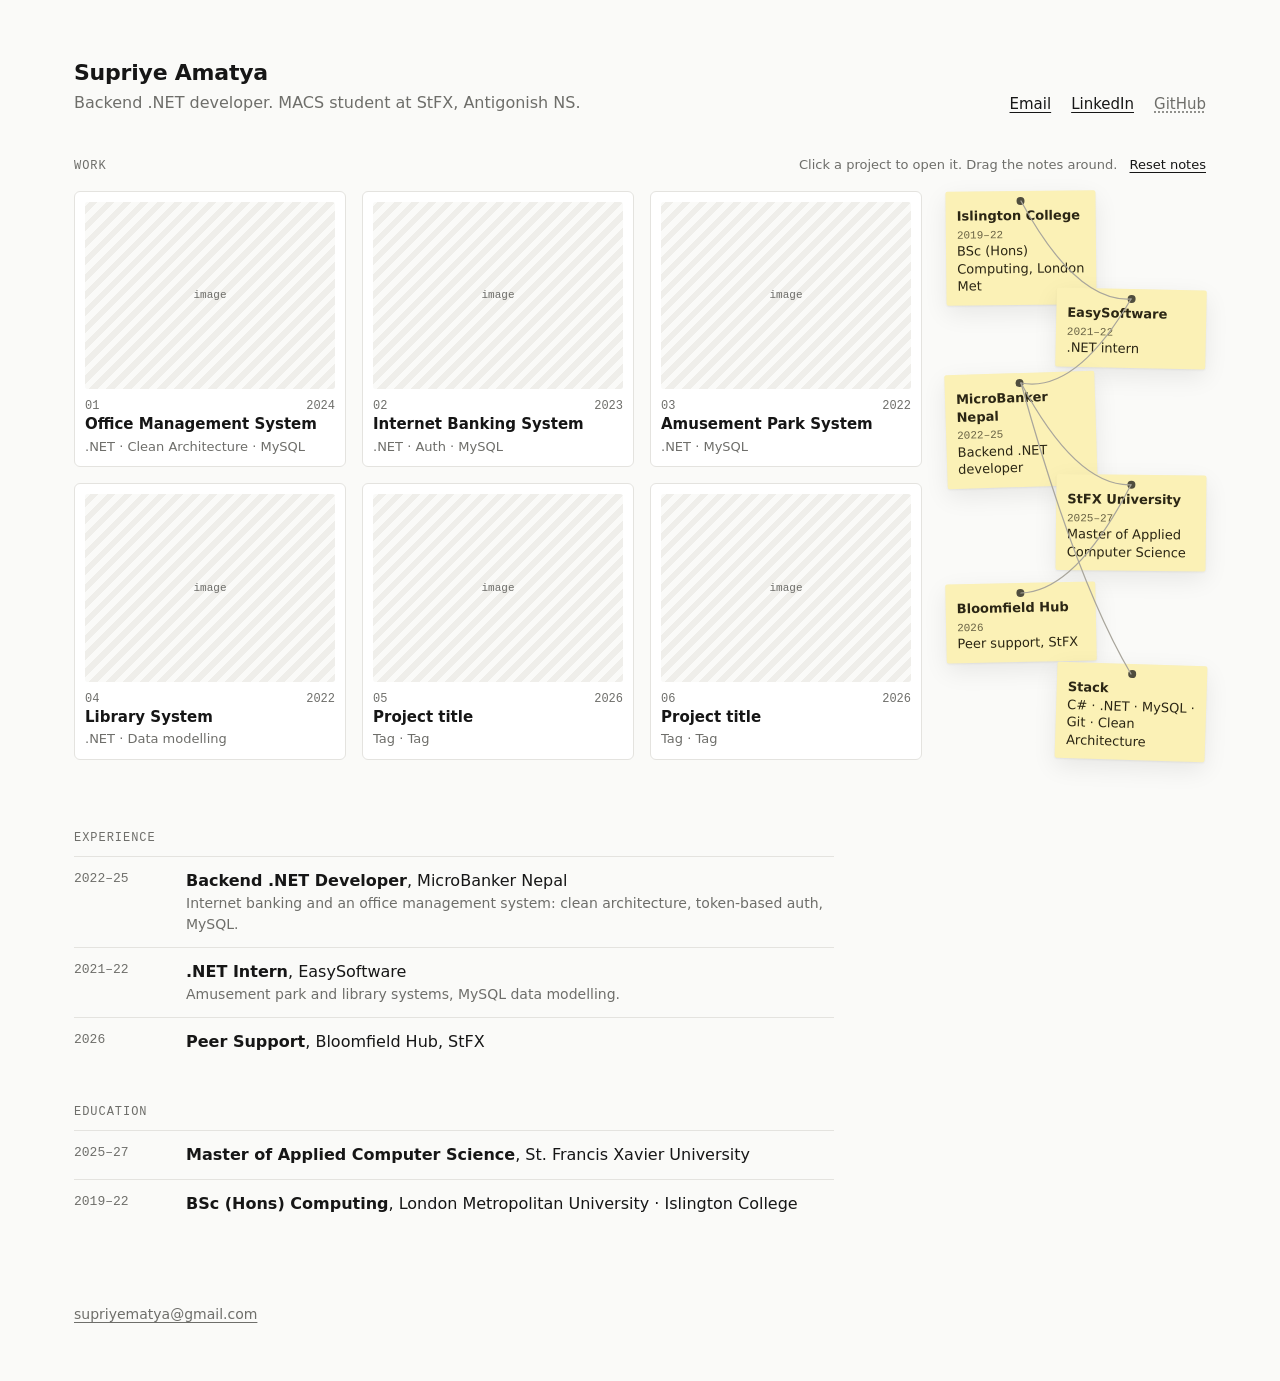
==== index.html @ 1264521f "Initial portfolio" ====
<!doctype html>
<html lang="en">
<head>
  <meta charset="utf-8">
  <meta name="viewport" content="width=device-width, initial-scale=1">
  <title>Supriye Amatya</title>
  <meta name="description" content="Supriye Amatya: backend .NET developer and Master of Applied Computer Science student at StFX.">
  <link rel="stylesheet" href="styles.css">
</head>
<body>
  <header class="top wrap">
    <div>
      <h1>Supriye Amatya</h1>
      <p class="lede">Backend .NET developer. MACS student at StFX, Antigonish NS.</p>
    </div>
    <nav class="links" aria-label="Contact">
      <a href="mailto:supriyematya@gmail.com">Email</a>
      <a href="https://www.linkedin.com/in/supriye-amatya-48868a213/" target="_blank" rel="noopener">LinkedIn</a>
      <a href="#" aria-disabled="true" title="Add your GitHub link">GitHub</a>
    </nav>
  </header>

  <main class="wrap">
    <section aria-labelledby="work-h">
      <div class="section-head">
        <h2 id="work-h">Work</h2>
        <p class="hint">Click a project to open it. Drag the notes around. <button type="button" class="text-btn" id="tidy">Reset notes</button></p>
      </div>

      <div class="board" id="board">
        <div class="lane" id="lane" aria-hidden="true"></div>
        <ol class="grid" id="grid"></ol>
        <svg class="wires" id="wires" aria-hidden="true"></svg>
        <div class="notes" id="notes" aria-label="Background notes"></div>
      </div>
    </section>

    <section class="cv" aria-labelledby="cv-h">
      <h2 id="cv-h">Experience</h2>
      <dl class="rows">
        <div><dt>2022–25</dt><dd><b>Backend .NET Developer</b>, MicroBanker Nepal<span>Internet banking and an office management system: clean architecture, token-based auth, MySQL.</span></dd></div>
        <div><dt>2021–22</dt><dd><b>.NET Intern</b>, EasySoftware<span>Amusement park and library systems, MySQL data modelling.</span></dd></div>
        <div><dt>2026</dt><dd><b>Peer Support</b>, Bloomfield Hub, StFX</dd></div>
      </dl>
      <h2>Education</h2>
      <dl class="rows">
        <div><dt>2025–27</dt><dd><b>Master of Applied Computer Science</b>, St. Francis Xavier University</dd></div>
        <div><dt>2019–22</dt><dd><b>BSc (Hons) Computing</b>, London Metropolitan University · Islington College</dd></div>
      </dl>
    </section>
  </main>

  <footer class="wrap foot">
    <a href="mailto:supriyematya@gmail.com">supriyematya@gmail.com</a>
  </footer>

  <div class="scrim" id="scrim" hidden></div>

  <script src="data.js"></script>
  <script src="script.js"></script>
</body>
</html>
---- styles.css ----
:root {
  --bg: #fafaf8;
  --surface: #ffffff;
  --ink: #161616;
  --muted: #6e6e6a;
  --line: #e4e3df;
  --hatch: #efeeea;
  --note: #fbf1b6;
  --note-ink: #2b2614;
  --wire: #a9a69c;
  --wire-hot: #161616;
  --focus: #2f6fed;
  --shadow: 0 1px 2px rgb(0 0 0 / .06), 0 8px 24px rgb(0 0 0 / .08);
  --radius: 6px;
  --sans: ui-sans-serif, system-ui, -apple-system, "Segoe UI", Roboto, "Helvetica Neue", Arial, sans-serif;
  --mono: ui-monospace, "SF Mono", "Cascadia Mono", Consolas, monospace;
  color-scheme: light;
}

@media (prefers-color-scheme: dark) {
  :root:not([data-theme="light"]) {
    --bg: #121212;
    --surface: #1b1b1b;
    --ink: #ececea;
    --muted: #9a9a95;
    --line: #2c2c2a;
    --hatch: #222220;
    --note: #3a3520;
    --note-ink: #f1e9c4;
    --wire: #5d5b54;
    --wire-hot: #ececea;
    --shadow: 0 1px 2px rgb(0 0 0 / .4), 0 8px 24px rgb(0 0 0 / .45);
    color-scheme: dark;
  }
}

* { box-sizing: border-box; }
html { -webkit-text-size-adjust: 100%; }
body {
  margin: 0;
  background: var(--bg);
  color: var(--ink);
  font: 16px/1.5 var(--sans);
  -webkit-font-smoothing: antialiased;
}
a { color: inherit; text-underline-offset: 3px; }
a:hover { text-decoration-thickness: 2px; }
:focus-visible { outline: 2px solid var(--focus); outline-offset: 2px; }
h1, h2, h3, p { margin: 0; }

.wrap { width: 100%; max-width: 1180px; margin: 0 auto; padding: 0 24px; }

/* Header */
.top {
  display: flex; justify-content: space-between; align-items: flex-end; gap: 24px;
  padding-top: 56px; padding-bottom: 40px;
}
h1 { font-size: 22px; font-weight: 600; letter-spacing: -.01em; }
.lede { color: var(--muted); margin-top: 2px; }
.links { display: flex; gap: 20px; font-size: 15px; }
.links a[aria-disabled="true"] { color: var(--muted); text-decoration-style: dotted; }

/* Section heads */
.section-head { display: flex; justify-content: space-between; align-items: baseline; gap: 16px; margin-bottom: 16px; }
h2 { font: 500 12px/1 var(--mono); text-transform: uppercase; letter-spacing: .08em; color: var(--muted); }
.hint { font-size: 13px; color: var(--muted); }
.text-btn {
  font: inherit; color: var(--ink); background: none; border: 0; padding: 0; margin-left: 8px;
  text-decoration: underline; text-underline-offset: 3px; cursor: pointer;
}

/* Board */
.board {
  position: relative;
  display: grid;
  grid-template-columns: minmax(0, 1fr) 260px;
  gap: 24px;
}
.lane { grid-column: 2; grid-row: 1; min-height: 560px; }
.grid {
  grid-column: 1; grid-row: 1;
  list-style: none; margin: 0; padding: 0;
  display: grid; grid-template-columns: repeat(3, minmax(0, 1fr)); gap: 16px;
  align-content: start;
}
.wires {
  position: absolute; inset: 0; width: 100%; height: 100%;
  pointer-events: none; overflow: visible; z-index: 4;
}
.notes { position: absolute; inset: 0; pointer-events: none; z-index: 3; }

/* Cells */
.cell {
  all: unset; box-sizing: border-box; display: block; width: 100%; cursor: pointer;
  background: var(--surface); border: 1px solid var(--line); border-radius: var(--radius);
  padding: 10px; transition: border-color .15s, transform .15s, opacity .3s, box-shadow .15s;
}
.cell:hover { border-color: var(--muted); }
.cell:focus-visible { outline: 2px solid var(--focus); outline-offset: 2px; }
.cell.is-linked { border-color: var(--ink); box-shadow: 0 0 0 1px var(--ink); }
.cell.is-out { opacity: 0; pointer-events: none; }
.thumb {
  aspect-ratio: 4 / 3; border-radius: 3px; overflow: hidden;
  background: repeating-linear-gradient(-45deg, var(--hatch) 0 6px, transparent 6px 12px), var(--bg);
  display: grid; place-items: center;
  font: 11px var(--mono); color: var(--muted);
}
.thumb img { width: 100%; height: 100%; object-fit: cover; display: block; }
.cell-meta { display: flex; justify-content: space-between; gap: 8px; margin-top: 10px; font: 12px var(--mono); color: var(--muted); }
.cell-title { font-size: 15px; font-weight: 600; margin-top: 2px; line-height: 1.3; }
.cell-tags { font-size: 13px; color: var(--muted); margin-top: 2px; }

/* Post-its */
.note {
  position: absolute; left: 0; top: 0; width: 150px;
  padding: 16px 11px 10px;
  background: var(--note); color: var(--note-ink);
  border-radius: 2px; box-shadow: var(--shadow);
  font-size: 13px; line-height: 1.35;
  cursor: grab; user-select: none; touch-action: none;
  pointer-events: auto;
  transition: box-shadow .15s;
}
.note::before {
  content: ""; position: absolute; top: 6px; left: 50%; width: 8px; height: 8px; margin-left: -4px;
  border-radius: 50%; background: var(--wire-hot); opacity: .75;
}
.note b { display: block; font-weight: 600; }
.note .meta { font: 11px var(--mono); opacity: .7; }
.note.is-dragging { cursor: grabbing; box-shadow: 0 12px 32px rgb(0 0 0 / .18); }

.wire { fill: none; stroke: var(--wire); stroke-width: 1.25; stroke-linecap: round; transition: stroke .15s, opacity .15s; }
.wire.is-hot { stroke: var(--wire-hot); stroke-width: 1.5; }
.wire.to-cell { stroke-dasharray: 4 4; opacity: 0; }
.wire.to-cell.is-hot { opacity: 1; }

/* Pop-up card */
.scrim { position: fixed; inset: 0; background: rgb(0 0 0 / .18); z-index: 9; transition: opacity .3s; }
.scrim.is-fading { opacity: 0; }
.pop {
  position: fixed; z-index: 10;
  width: min(560px, calc(100vw - 32px)); max-height: calc(100vh - 32px); overflow: auto;
  background: var(--surface); border: 1px solid var(--line); border-radius: 8px;
  box-shadow: 0 24px 80px rgb(0 0 0 / .25);
  padding: 14px;
  transform-origin: 0 0;
}
.pop .thumb { aspect-ratio: 16 / 9; }
.pop-body { padding: 14px 6px 4px; }
.pop h3 { font-size: 20px; font-weight: 600; letter-spacing: -.01em; }
.pop .role { color: var(--muted); font-size: 14px; margin-top: 2px; }
.pop .summary { margin-top: 12px; }
.pop .tags { display: flex; flex-wrap: wrap; gap: 6px; margin-top: 12px; padding: 0; list-style: none; }
.pop .tags li { font: 12px var(--mono); border: 1px solid var(--line); border-radius: 3px; padding: 2px 6px; color: var(--muted); }
.pop .actions { display: flex; flex-wrap: wrap; gap: 16px; margin-top: 16px; font-weight: 500; }
.timer { height: 2px; background: var(--line); margin-top: 18px; border-radius: 2px; overflow: hidden; }
.timer i { display: block; height: 100%; background: var(--ink); transform-origin: left; }
.pop-foot { display: flex; justify-content: space-between; margin-top: 8px; font: 11px var(--mono); color: var(--muted); }
.pop-foot button { all: unset; cursor: pointer; text-decoration: underline; text-underline-offset: 3px; }
.pop-foot button:focus-visible { outline: 2px solid var(--focus); outline-offset: 2px; }

/* CV */
.cv { margin-top: 72px; display: grid; gap: 12px; max-width: 760px; }
.cv h2 + .rows { margin-bottom: 28px; }
.rows { margin: 0; }
.rows > div { display: grid; grid-template-columns: 96px 1fr; gap: 16px; padding: 12px 0; border-top: 1px solid var(--line); }
.rows dt { font: 13px/1.6 var(--mono); color: var(--muted); }
.rows dd { margin: 0; }
.rows dd b { font-weight: 600; }
.rows dd span { display: block; color: var(--muted); font-size: 14px; }

.foot { padding-top: 48px; padding-bottom: 56px; font-size: 14px; color: var(--muted); }

/* Responsive */
@media (max-width: 960px) {
  .grid { grid-template-columns: repeat(2, minmax(0, 1fr)); }
}
@media (max-width: 760px) {
  .wrap { padding: 0 16px; }
  .top { flex-direction: column; align-items: flex-start; padding-top: 32px; padding-bottom: 28px; gap: 12px; }
  .section-head { flex-direction: column; gap: 6px; }
  .board { grid-template-columns: minmax(0, 1fr); }
  .grid { grid-row: 1; gap: 12px; }
  .lane { grid-column: 1; grid-row: 2; height: 360px; min-height: 0; }
  .note { width: 140px; font-size: 12px; padding: 16px 10px 10px; }
  .cell { padding: 8px; }
  .cell-title { font-size: 14px; }
  .rows > div { grid-template-columns: 72px 1fr; gap: 12px; }
}
@media (max-width: 330px) {
  .grid { grid-template-columns: minmax(0, 1fr); }
}

@media (prefers-reduced-motion: reduce) {
  * { transition-duration: 0s !important; }
}
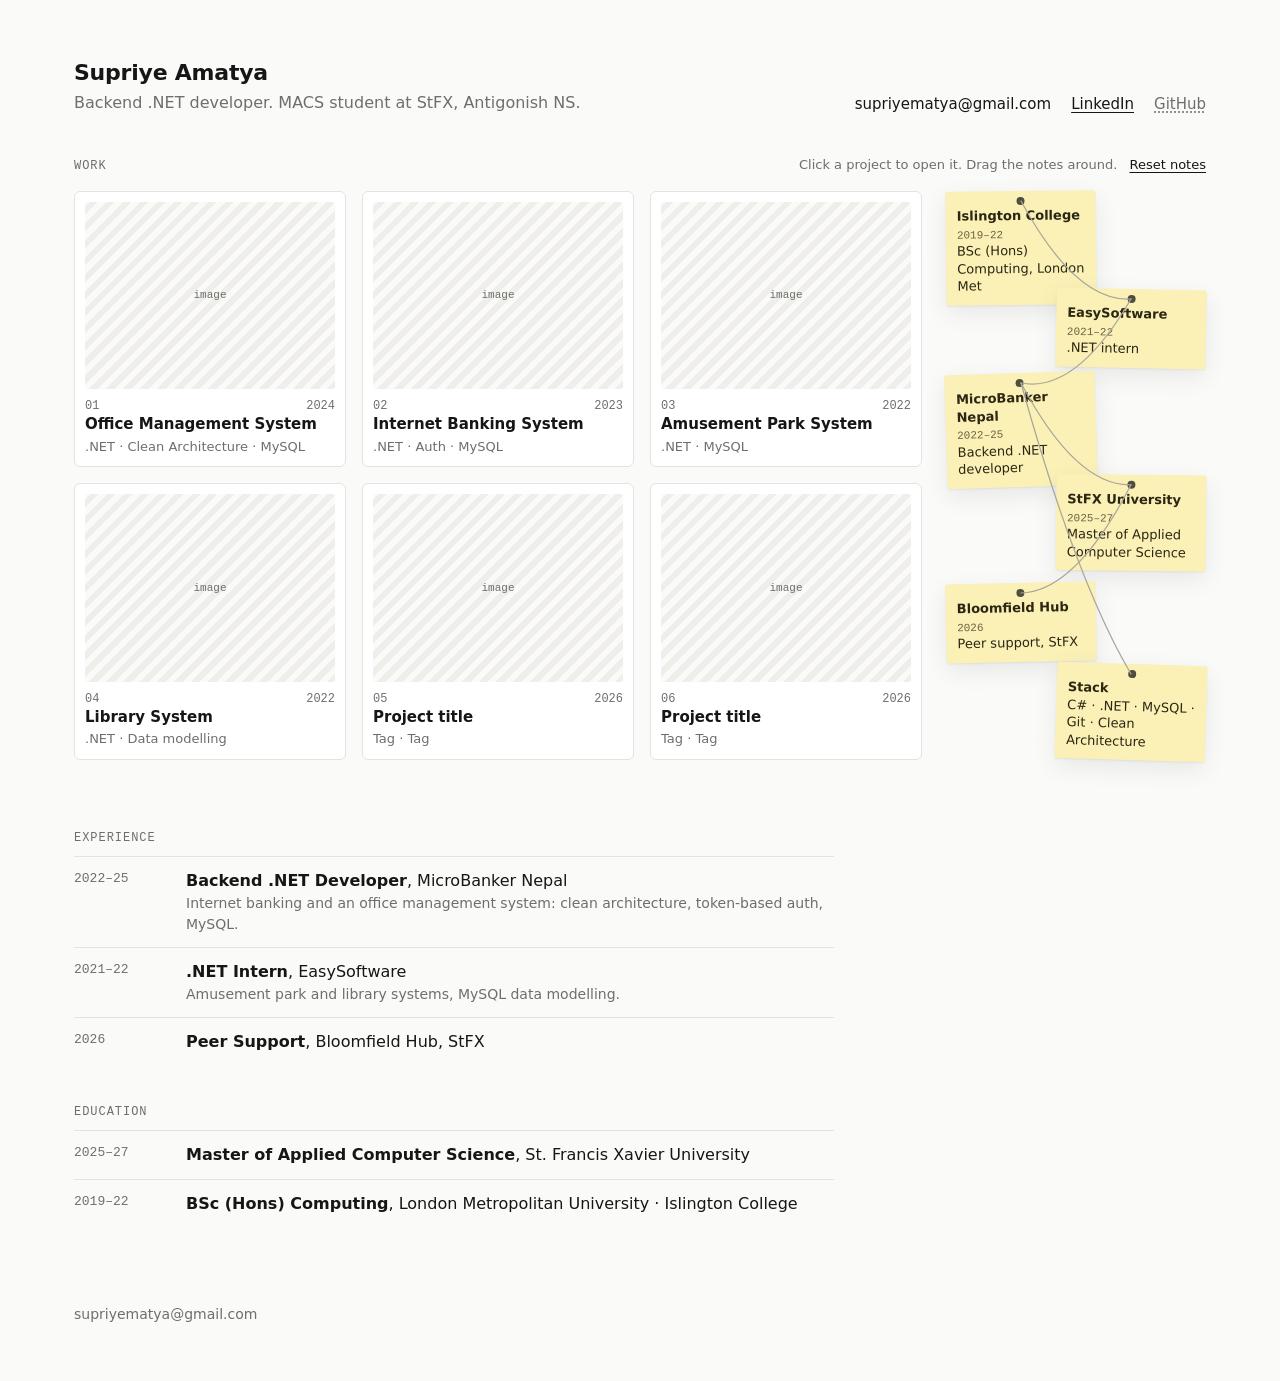
==== commit 5d6cd7ca: "Show email as text" ====
--- a/index.html
+++ b/index.html
@@ -14,7 +14,7 @@
       <p class="lede">Backend .NET developer. MACS student at StFX, Antigonish NS.</p>
     </div>
     <nav class="links" aria-label="Contact">
-      <a href="mailto:supriyematya@gmail.com">Email</a>
+      <span class="email">supriyematya@gmail.com</span>
       <a href="https://www.linkedin.com/in/supriye-amatya-48868a213/" target="_blank" rel="noopener">LinkedIn</a>
       <a href="#" aria-disabled="true" title="Add your GitHub link">GitHub</a>
     </nav>
@@ -51,7 +51,7 @@
   </main>
 
   <footer class="wrap foot">
-    <a href="mailto:supriyematya@gmail.com">supriyematya@gmail.com</a>
+    <span class="email">supriyematya@gmail.com</span>
   </footer>
 
   <div class="scrim" id="scrim" hidden></div>
--- a/styles.css
+++ b/styles.css
@@ -57,7 +57,8 @@
 }
 h1 { font-size: 22px; font-weight: 600; letter-spacing: -.01em; }
 .lede { color: var(--muted); margin-top: 2px; }
-.links { display: flex; gap: 20px; font-size: 15px; }
+.links { display: flex; flex-wrap: wrap; gap: 8px 20px; font-size: 15px; }
+.email { user-select: all; }
 .links a[aria-disabled="true"] { color: var(--muted); text-decoration-style: dotted; }
 
 /* Section heads */
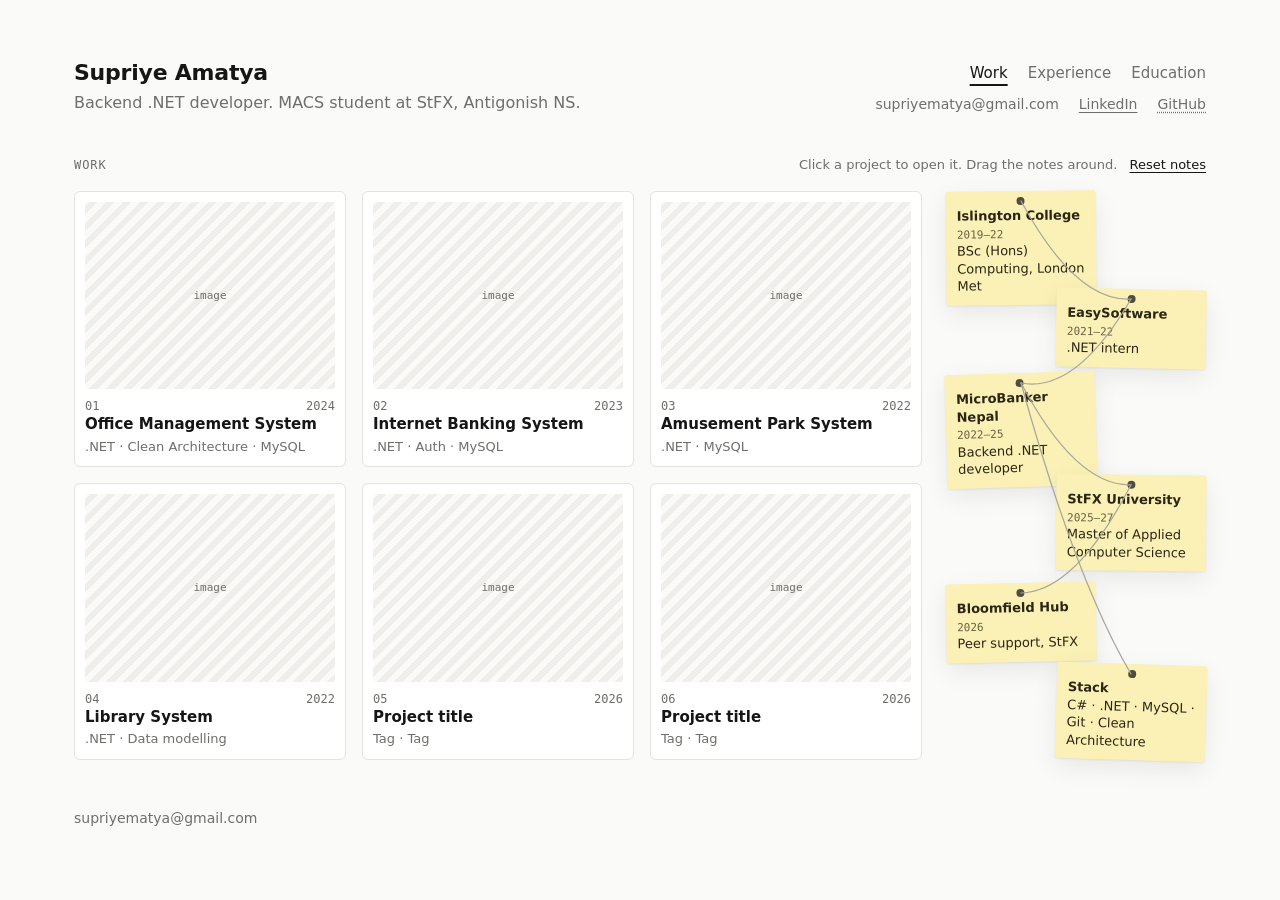
==== commit fb52c173: "Separate Experience and Education pages" ====
--- a/index.html
+++ b/index.html
@@ -10,14 +10,21 @@
 <body>
   <header class="top wrap">
     <div>
-      <h1>Supriye Amatya</h1>
+      <h1><a class="home" href="index.html">Supriye Amatya</a></h1>
       <p class="lede">Backend .NET developer. MACS student at StFX, Antigonish NS.</p>
     </div>
-    <nav class="links" aria-label="Contact">
-      <span class="email">supriyematya@gmail.com</span>
-      <a href="https://www.linkedin.com/in/supriye-amatya-48868a213/" target="_blank" rel="noopener">LinkedIn</a>
-      <a href="#" aria-disabled="true" title="Add your GitHub link">GitHub</a>
-    </nav>
+    <div class="top-right">
+      <nav class="pages" aria-label="Pages">
+        <a href="index.html" aria-current="page">Work</a>
+        <a href="experience.html">Experience</a>
+        <a href="education.html">Education</a>
+      </nav>
+      <div class="links">
+        <span class="email">supriyematya@gmail.com</span>
+        <a href="https://www.linkedin.com/in/supriye-amatya-48868a213/" target="_blank" rel="noopener">LinkedIn</a>
+        <a href="#" aria-disabled="true" title="Add your GitHub link">GitHub</a>
+      </div>
+    </div>
   </header>
 
   <main class="wrap">
@@ -34,20 +41,6 @@
         <div class="notes" id="notes" aria-label="Background notes"></div>
       </div>
     </section>
-
-    <section class="cv" aria-labelledby="cv-h">
-      <h2 id="cv-h">Experience</h2>
-      <dl class="rows">
-        <div><dt>2022–25</dt><dd><b>Backend .NET Developer</b>, MicroBanker Nepal<span>Internet banking and an office management system: clean architecture, token-based auth, MySQL.</span></dd></div>
-        <div><dt>2021–22</dt><dd><b>.NET Intern</b>, EasySoftware<span>Amusement park and library systems, MySQL data modelling.</span></dd></div>
-        <div><dt>2026</dt><dd><b>Peer Support</b>, Bloomfield Hub, StFX</dd></div>
-      </dl>
-      <h2>Education</h2>
-      <dl class="rows">
-        <div><dt>2025–27</dt><dd><b>Master of Applied Computer Science</b>, St. Francis Xavier University</dd></div>
-        <div><dt>2019–22</dt><dd><b>BSc (Hons) Computing</b>, London Metropolitan University · Islington College</dd></div>
-      </dl>
-    </section>
   </main>
 
   <footer class="wrap foot">
--- a/styles.css
+++ b/styles.css
@@ -57,7 +57,13 @@
 }
 h1 { font-size: 22px; font-weight: 600; letter-spacing: -.01em; }
 .lede { color: var(--muted); margin-top: 2px; }
-.links { display: flex; flex-wrap: wrap; gap: 8px 20px; font-size: 15px; }
+.home { text-decoration: none; }
+.top-right { display: grid; justify-items: end; gap: 10px; }
+.pages { display: flex; gap: 20px; font-size: 15px; font-weight: 500; }
+.pages a { text-decoration: none; color: var(--muted); }
+.pages a:hover { color: var(--ink); }
+.pages a[aria-current="page"] { color: var(--ink); text-decoration: underline; text-underline-offset: 6px; text-decoration-thickness: 2px; }
+.links { display: flex; flex-wrap: wrap; gap: 8px 20px; font-size: 14px; color: var(--muted); }
 .email { user-select: all; }
 .links a[aria-disabled="true"] { color: var(--muted); text-decoration-style: dotted; }
 
@@ -160,15 +166,19 @@
 .pop-foot button { all: unset; cursor: pointer; text-decoration: underline; text-underline-offset: 3px; }
 .pop-foot button:focus-visible { outline: 2px solid var(--focus); outline-offset: 2px; }
 
-/* CV */
-.cv { margin-top: 72px; display: grid; gap: 12px; max-width: 760px; }
-.cv h2 + .rows { margin-bottom: 28px; }
+/* Experience / Education pages */
+.cv { display: grid; gap: 56px; }
+.cv > section { max-width: 760px; }
+.cv h2 { margin-bottom: 14px; }
 .rows { margin: 0; }
 .rows > div { display: grid; grid-template-columns: 96px 1fr; gap: 16px; padding: 12px 0; border-top: 1px solid var(--line); }
 .rows dt { font: 13px/1.6 var(--mono); color: var(--muted); }
 .rows dd { margin: 0; }
 .rows dd b { font-weight: 600; }
 .rows dd span { display: block; color: var(--muted); font-size: 14px; }
+.rows ul { margin: 8px 0 0; padding-left: 18px; }
+.rows li { margin-top: 4px; }
+.rows li::marker { color: var(--muted); }
 
 .foot { padding-top: 48px; padding-bottom: 56px; font-size: 14px; color: var(--muted); }
 
@@ -179,6 +189,7 @@
 @media (max-width: 760px) {
   .wrap { padding: 0 16px; }
   .top { flex-direction: column; align-items: flex-start; padding-top: 32px; padding-bottom: 28px; gap: 12px; }
+  .top-right { justify-items: start; }
   .section-head { flex-direction: column; gap: 6px; }
   .board { grid-template-columns: minmax(0, 1fr); }
   .grid { grid-row: 1; gap: 12px; }
